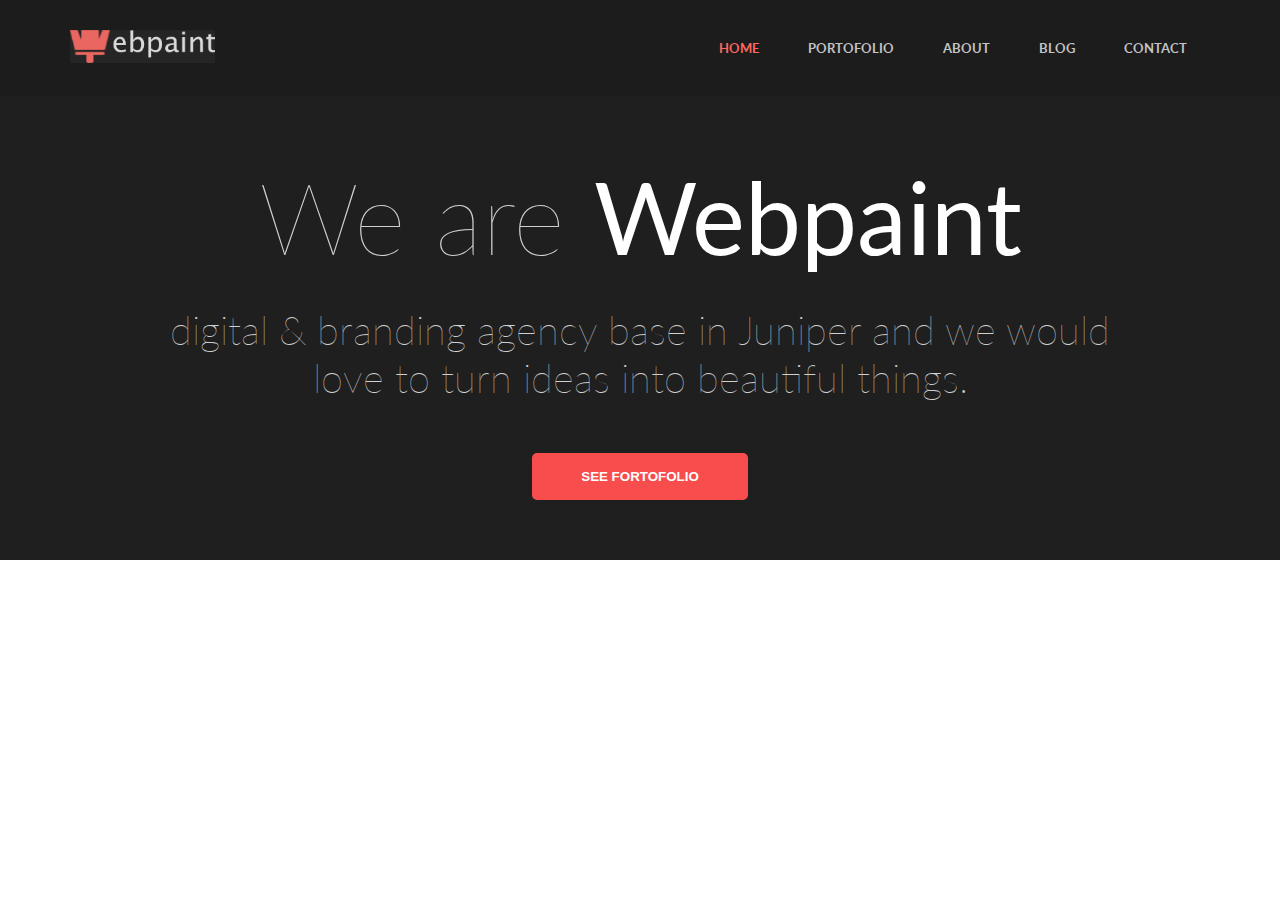
==== index.html @ eb5dac9d "update terbaru" ====
<!DOCTYPE html>
<html lang="en">

<head>
    <meta charset="UTF-8">
    <title>Web Pain</title>
    <link rel="stylesheet" href="style.css">
    <link href="https://fonts.googleapis.com/css?family=Lato:100,300,400,400i,700,700i,900,900i" rel="stylesheet">
</head>

<body>
    <header id="top-nav">
        <div class="container">
            <div class="logo">
                <a href=""><img src="assets/logo.png" alt="logo"></a>
            </div>
            <nav id="main-nav">
                <ul>
                    <li class="active"><a href="">Home</a></li>
                    <li><a href="">Portofolio</a></li>
                    <li><a href="">About</a></li>
                    <li><a href="">Blog</a></li>
                    <li><a href="">Contact</a></li>
                </ul>
            </nav>
        </div>
    </header>
    <section id="hero">
        <div class="container">
            <div class="hero-unit">
                <h1>We are <strong>Webpaint</strong></h1>
                <p>digital & branding agency base in Juniper and we would love to turn ideas into beautiful things.</p>
                <button>see fortofolio</button>
            </div>
        </div>
    </section>
</body>

</html>
---- style.css ----
* {
    margin: 0;
    padding: 0;
}

body {
    font-family: 'Lato', sans-serif;
    font-size: 14px;
    font-weight: 400;
}

.container {
    max-width: 1140px;
    margin: auto;
}

.container::before {
    content: '';
    clear: both;
}

.container::after {
    content: '';
    clear: both;
    display: table;
}

#top-nav {
    background-color: #1c1c1c;
    padding: 30px 0px;
}



.logo {
    float: left;
}

.logo img {
    width: 145px;
}

.logo a {
    float: left;
    text-decoration: none;
}


#main-nav {
    margin-top: 10px;
    float: right;
    font-size: 13px;
}

#main-nav ul li {
    /*    list-style-type: none;*/
    display: inline;
}

#main-nav ul li a {
    text-transform: uppercase;
    color: #c4c4c4;
    text-decoration: none;
    padding: 10px 23px;
    font-weight: 700;
}

#main-nav ul li a:hover {
    color: #f5635d;
}

#main-nav li.active a {
    color: #fe6760;
}

/*section*/

#hero {
    font-weight: 100;
    color: #d0d0d0;
    background-color: #1f1f1f;
}

.hero-unit {
    text-align: center;
    padding: 60px;
    font-size: 50px;
}

.hero-unit strong {
    color: white;
    font-weight: 400;
}

.hero-unit h1 {
    font-weight: 100;
    margin-bottom: 30px;
}

.hero-unit p {
    font-size: 40px;
    padding-bottom: 30px;
}

button {
    padding: 15px 48px;
    border-radius: 5px;
    text-transform: uppercase;
    background-color: #f74d4c;
    border: 1px solid transparent;
    font-weight: 700;
    color: white;
}
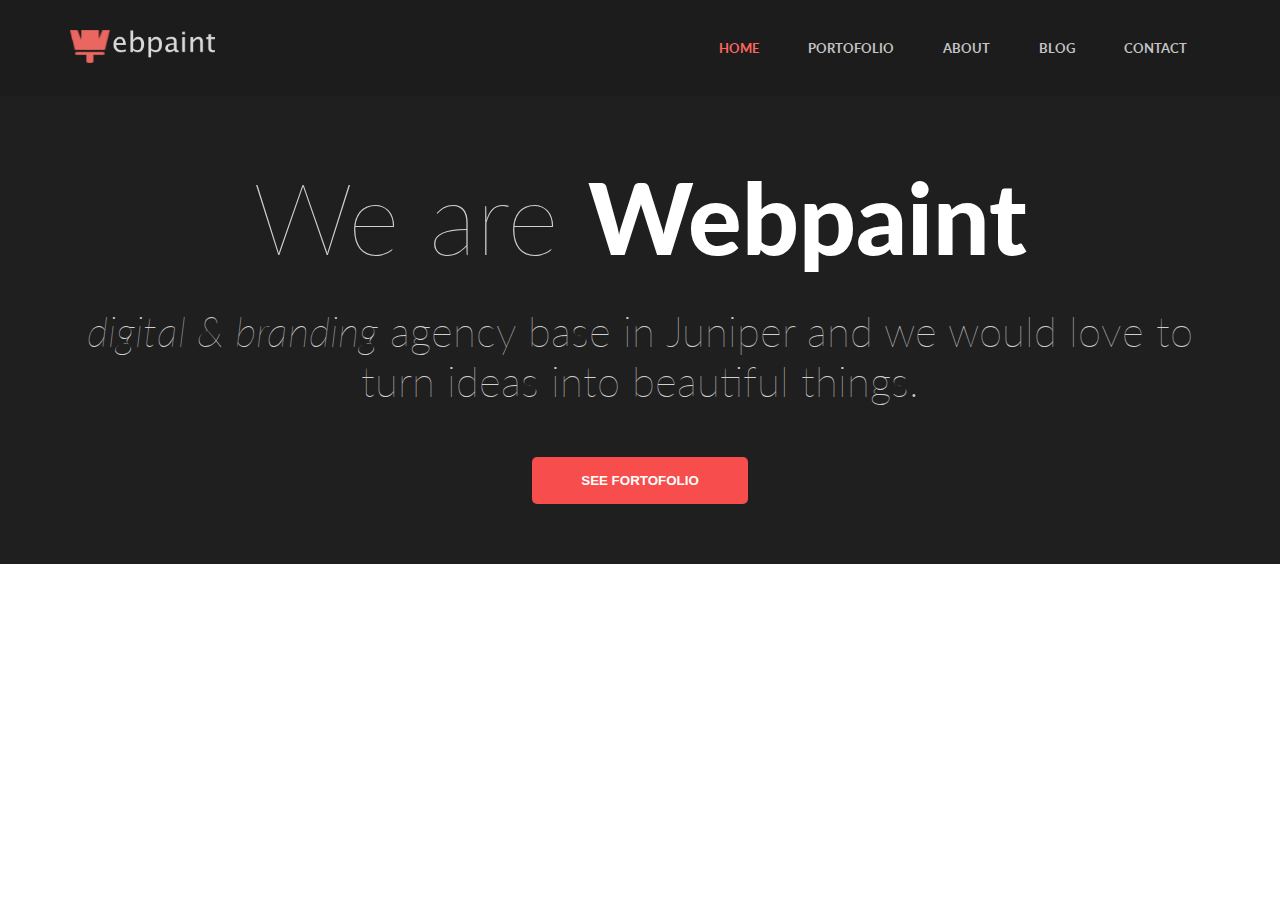
==== commit a1e37482: "update new" ====
--- a/index.html
+++ b/index.html
@@ -29,7 +29,7 @@
         <div class="container">
             <div class="hero-unit">
                 <h1>We are <strong>Webpaint</strong></h1>
-                <p>digital & branding agency base in Juniper and we would love to turn ideas into beautiful things.</p>
+                <p><i>digital & branding</i> agency base in Juniper and we would love to turn ideas into beautiful things.</p>
                 <button>see fortofolio</button>
             </div>
         </div>
--- a/style.css
+++ b/style.css
@@ -29,7 +29,6 @@
     background-color: #1c1c1c;
     padding: 30px 0px;
 }
-
 
 
 .logo {
@@ -76,6 +75,7 @@
 /*section*/
 
 #hero {
+    padding: 60px;
     font-weight: 100;
     color: #d0d0d0;
     background-color: #1f1f1f;
@@ -83,13 +83,13 @@
 
 .hero-unit {
     text-align: center;
-    padding: 60px;
+    /*    padding: 60px;*/
     font-size: 50px;
 }
 
 .hero-unit strong {
     color: white;
-    font-weight: 400;
+    font-weight: 900;
 }
 
 .hero-unit h1 {
@@ -98,7 +98,8 @@
 }
 
 .hero-unit p {
-    font-size: 40px;
+    color: #d0d0d0;
+    font-size: 42px;
     padding-bottom: 30px;
 }
 
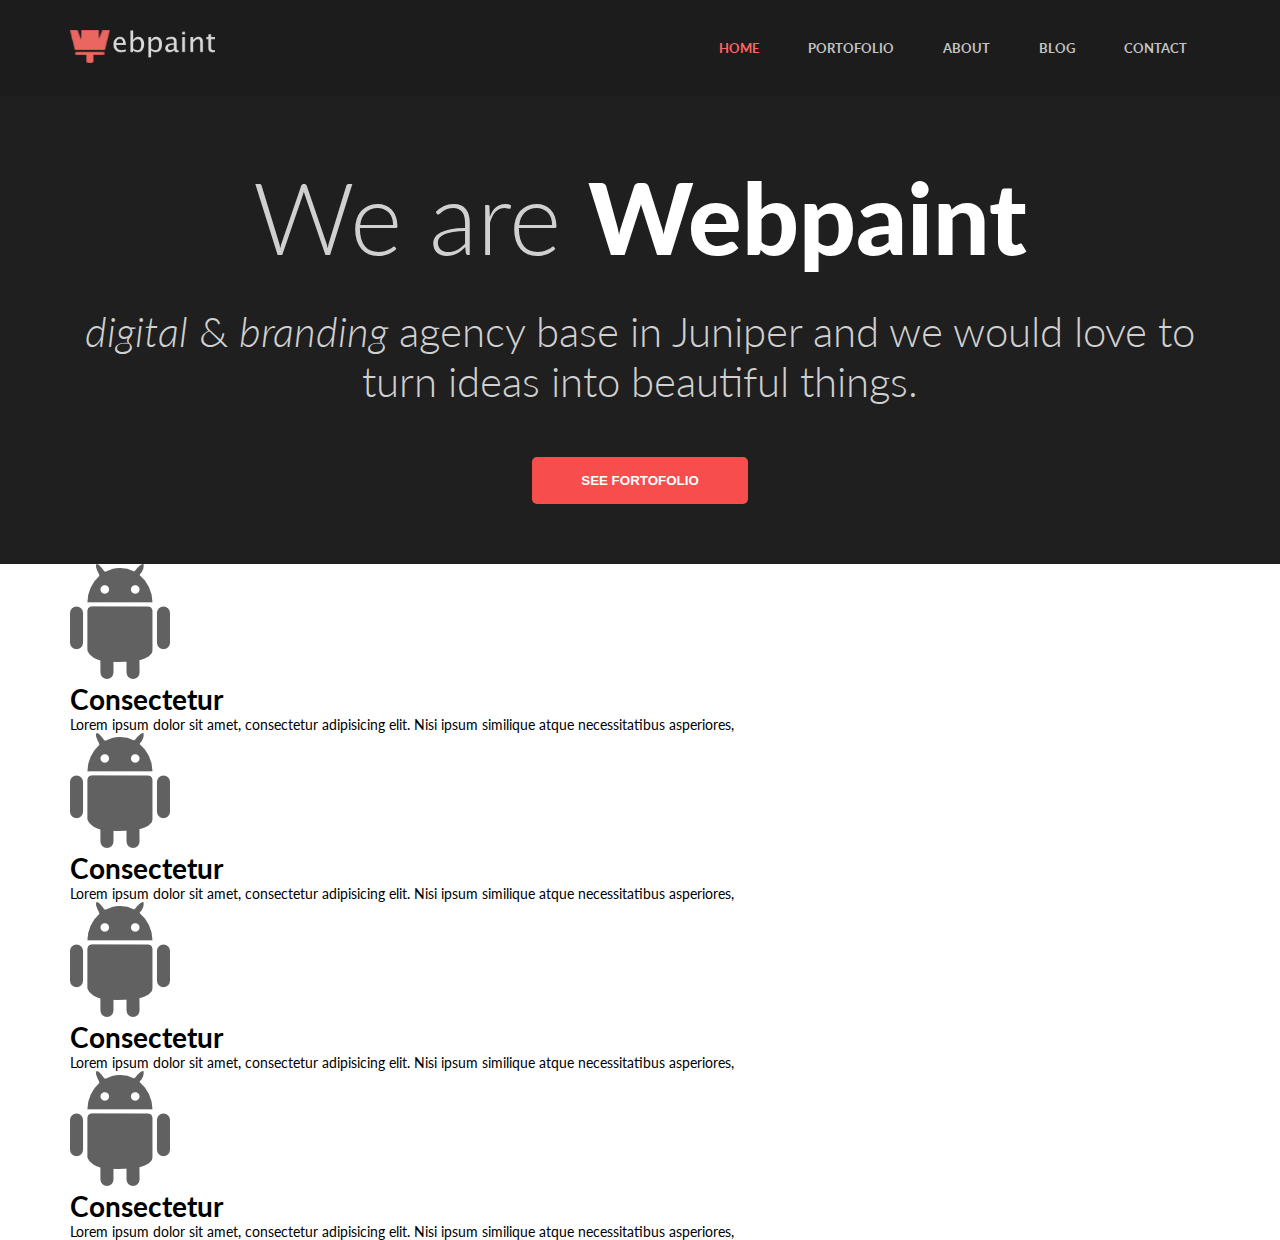
==== commit f5fe2aa5: "html update 13:45" ====
--- a/index.html
+++ b/index.html
@@ -29,8 +29,42 @@
         <div class="container">
             <div class="hero-unit">
                 <h1>We are <strong>Webpaint</strong></h1>
-                <p><i>digital & branding</i> agency base in Juniper and we would love to turn ideas into beautiful things.</p>
+                <p><i>digital</i> & <i>branding </i> agency base in Juniper and we would love to turn ideas into beautiful things.</p>
                 <button>see fortofolio</button>
+            </div>
+        </div>
+    </section>
+    <section id="service">
+        <div class="container">
+            <div class="text-center">
+                <div class="collom">
+                    <div class="collom-bawah">
+                        <img src="assets/icon-1.png">
+                        <h1>Consectetur</h1>
+                        <p>Lorem ipsum dolor sit amet, consectetur adipisicing elit. Nisi ipsum similique atque necessitatibus asperiores,</p>
+                    </div>
+                </div>
+                <div class="collom">
+                    <div class="collom-bawah">
+                        <img src="assets/icon-1.png">
+                        <h1>Consectetur</h1>
+                        <p>Lorem ipsum dolor sit amet, consectetur adipisicing elit. Nisi ipsum similique atque necessitatibus asperiores,</p>
+                    </div>
+                </div>
+                <div class="collom">
+                    <div class="collom-bawah">
+                        <img src="assets/icon-1.png">
+                        <h1>Consectetur</h1>
+                        <p>Lorem ipsum dolor sit amet, consectetur adipisicing elit. Nisi ipsum similique atque necessitatibus asperiores,</p>
+                    </div>
+                </div>
+                <div class="collom">
+                    <div class="collom-bawah">
+                        <img src="assets/icon-1.png">
+                        <h1>Consectetur</h1>
+                        <p>Lorem ipsum dolor sit amet, consectetur adipisicing elit. Nisi ipsum similique atque necessitatibus asperiores,</p>
+                    </div>
+                </div>
             </div>
         </div>
     </section>
--- a/style.css
+++ b/style.css
@@ -76,7 +76,7 @@
 
 #hero {
     padding: 60px;
-    font-weight: 100;
+    font-weight: 300;
     color: #d0d0d0;
     background-color: #1f1f1f;
 }
@@ -93,7 +93,7 @@
 }
 
 .hero-unit h1 {
-    font-weight: 100;
+    font-weight: 300;
     margin-bottom: 30px;
 }
 
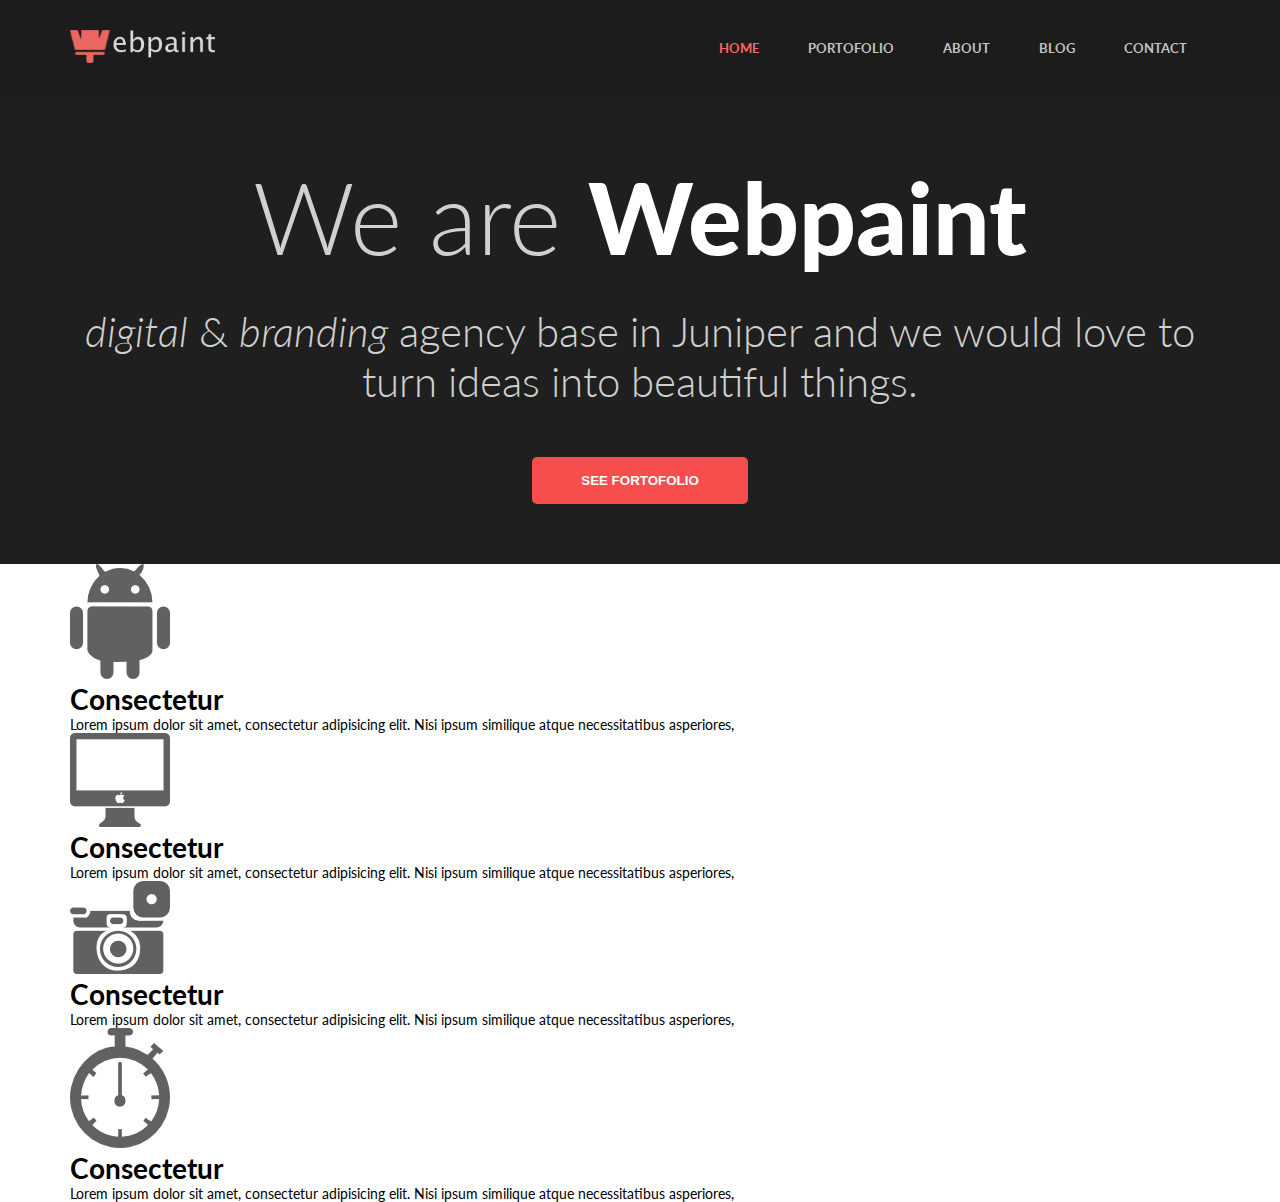
==== commit 575b7d9e: "html update 13:45" ====
--- a/index.html
+++ b/index.html
@@ -46,21 +46,21 @@
                 </div>
                 <div class="collom">
                     <div class="collom-bawah">
-                        <img src="assets/icon-1.png">
+                        <img src="assets/icon-2.png">
                         <h1>Consectetur</h1>
                         <p>Lorem ipsum dolor sit amet, consectetur adipisicing elit. Nisi ipsum similique atque necessitatibus asperiores,</p>
                     </div>
                 </div>
                 <div class="collom">
                     <div class="collom-bawah">
-                        <img src="assets/icon-1.png">
+                        <img src="assets/icon-3.png">
                         <h1>Consectetur</h1>
                         <p>Lorem ipsum dolor sit amet, consectetur adipisicing elit. Nisi ipsum similique atque necessitatibus asperiores,</p>
                     </div>
                 </div>
                 <div class="collom">
                     <div class="collom-bawah">
-                        <img src="assets/icon-1.png">
+                        <img src="assets/icon-4.png">
                         <h1>Consectetur</h1>
                         <p>Lorem ipsum dolor sit amet, consectetur adipisicing elit. Nisi ipsum similique atque necessitatibus asperiores,</p>
                     </div>
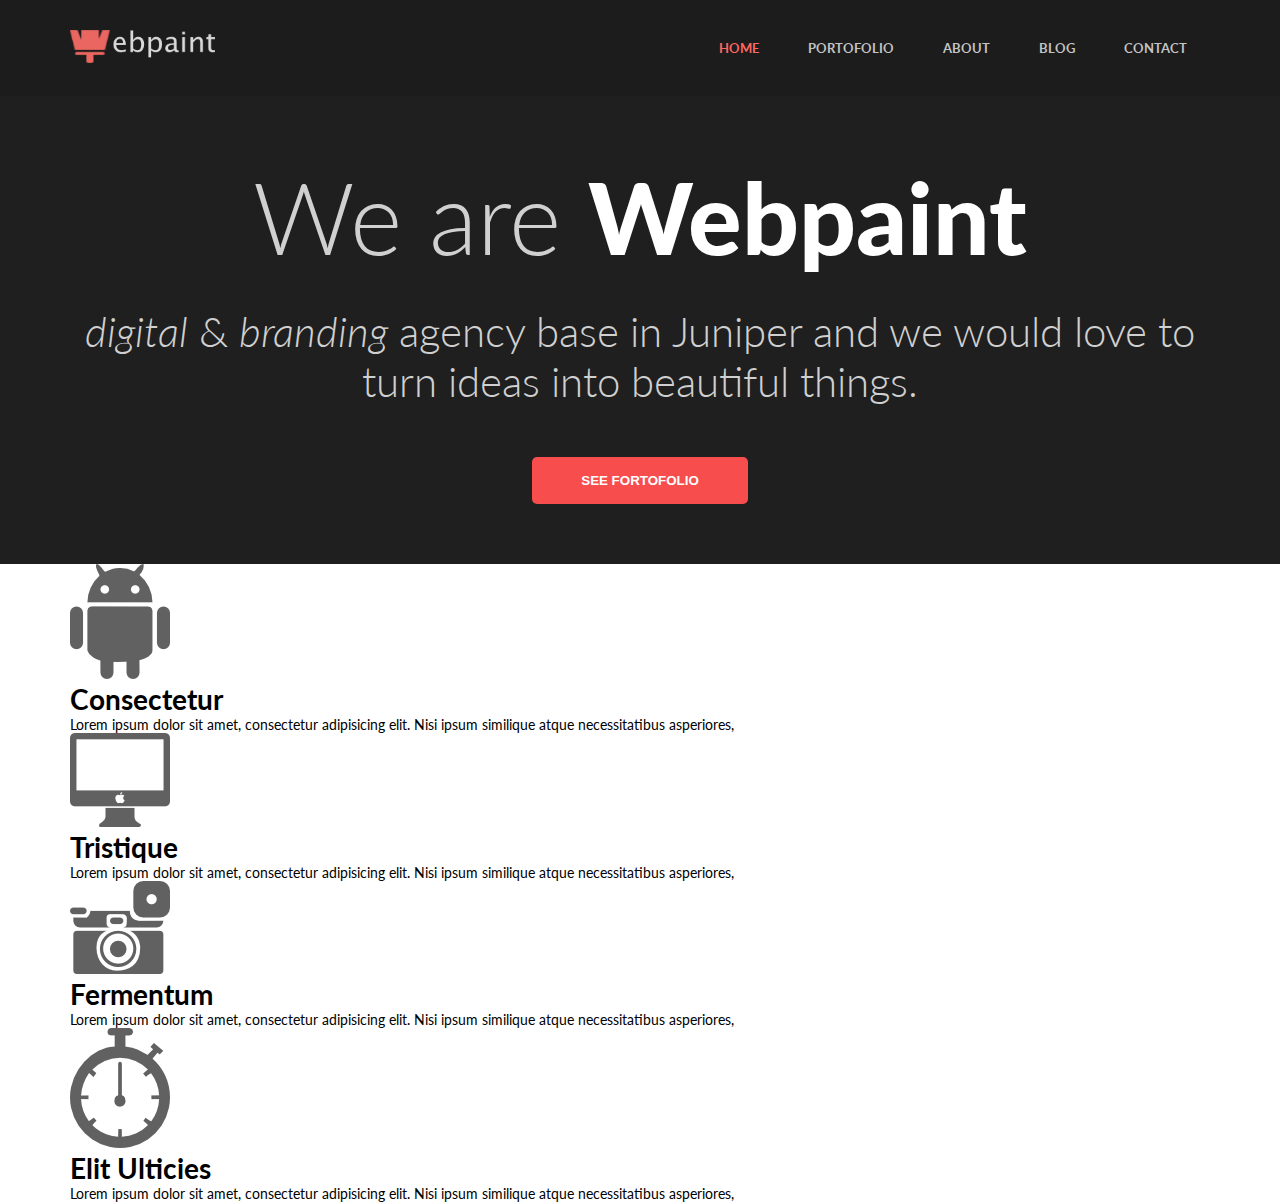
==== commit 551f1f9c: "html update 13:50" ====
--- a/index.html
+++ b/index.html
@@ -47,21 +47,21 @@
                 <div class="collom">
                     <div class="collom-bawah">
                         <img src="assets/icon-2.png">
-                        <h1>Consectetur</h1>
+                        <h1>Tristique</h1>
                         <p>Lorem ipsum dolor sit amet, consectetur adipisicing elit. Nisi ipsum similique atque necessitatibus asperiores,</p>
                     </div>
                 </div>
                 <div class="collom">
                     <div class="collom-bawah">
                         <img src="assets/icon-3.png">
-                        <h1>Consectetur</h1>
+                        <h1>Fermentum</h1>
                         <p>Lorem ipsum dolor sit amet, consectetur adipisicing elit. Nisi ipsum similique atque necessitatibus asperiores,</p>
                     </div>
                 </div>
                 <div class="collom">
                     <div class="collom-bawah">
                         <img src="assets/icon-4.png">
-                        <h1>Consectetur</h1>
+                        <h1>Elit Ulticies</h1>
                         <p>Lorem ipsum dolor sit amet, consectetur adipisicing elit. Nisi ipsum similique atque necessitatibus asperiores,</p>
                     </div>
                 </div>
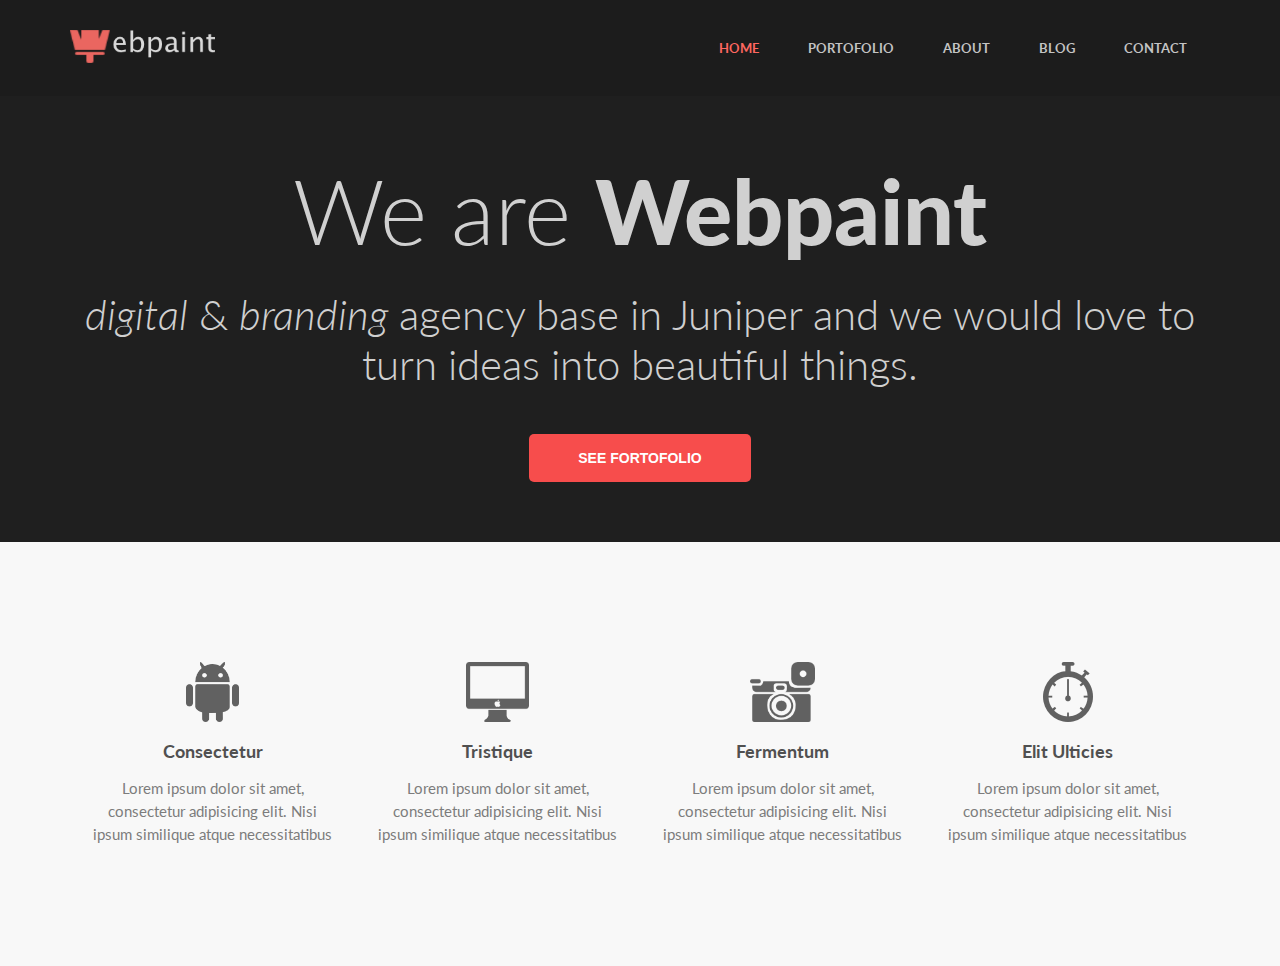
==== commit a4e78c8d: "clear done mas :v" ====
--- a/index.html
+++ b/index.html
@@ -41,28 +41,28 @@
                     <div class="collom-bawah">
                         <img src="assets/icon-1.png">
                         <h1>Consectetur</h1>
-                        <p>Lorem ipsum dolor sit amet, consectetur adipisicing elit. Nisi ipsum similique atque necessitatibus asperiores,</p>
+                        <p>Lorem ipsum dolor sit amet, consectetur adipisicing elit. Nisi ipsum similique atque necessitatibus</p>
                     </div>
                 </div>
                 <div class="collom">
                     <div class="collom-bawah">
                         <img src="assets/icon-2.png">
                         <h1>Tristique</h1>
-                        <p>Lorem ipsum dolor sit amet, consectetur adipisicing elit. Nisi ipsum similique atque necessitatibus asperiores,</p>
+                        <p>Lorem ipsum dolor sit amet, consectetur adipisicing elit. Nisi ipsum similique atque necessitatibus</p>
                     </div>
                 </div>
                 <div class="collom">
                     <div class="collom-bawah">
                         <img src="assets/icon-3.png">
                         <h1>Fermentum</h1>
-                        <p>Lorem ipsum dolor sit amet, consectetur adipisicing elit. Nisi ipsum similique atque necessitatibus asperiores,</p>
+                        <p>Lorem ipsum dolor sit amet, consectetur adipisicing elit. Nisi ipsum similique atque necessitatibus</p>
                     </div>
                 </div>
                 <div class="collom">
                     <div class="collom-bawah">
                         <img src="assets/icon-4.png">
                         <h1>Elit Ulticies</h1>
-                        <p>Lorem ipsum dolor sit amet, consectetur adipisicing elit. Nisi ipsum similique atque necessitatibus asperiores,</p>
+                        <p>Lorem ipsum dolor sit amet, consectetur adipisicing elit. Nisi ipsum similique atque necessitatibus</p>
                     </div>
                 </div>
             </div>
--- a/style.css
+++ b/style.css
@@ -84,17 +84,17 @@
 .hero-unit {
     text-align: center;
     /*    padding: 60px;*/
-    font-size: 50px;
+    font-size: 45px;
 }
 
 .hero-unit strong {
-    color: white;
+    color: #d0d0d0;
     font-weight: 900;
 }
 
 .hero-unit h1 {
     font-weight: 300;
-    margin-bottom: 30px;
+    margin-bottom: 25px;
 }
 
 .hero-unit p {
@@ -111,4 +111,49 @@
     border: 1px solid transparent;
     font-weight: 700;
     color: white;
+    font-size: 14px;
 }
+
+/*sercive*/
+
+#service {
+    background-color: #f8f8f8;
+    padding: 100px 0;
+    /*    height: 400px;*/
+}
+
+.text-center {
+    text-align: center;
+}
+
+.text-center img {
+    padding-bottom: 15px;
+    height: 60px;
+}
+
+.collom {
+    width: 25%;
+    display: inline;
+    margin: auto;
+    /*    margin: 16.1px;*/
+    float: left;
+    background-color: #f8f8f8;
+    /*    border: 1px solid black;*/
+}
+
+.collom-bawah {
+    padding: 20px;
+}
+
+.collom h1 {
+    color: #505050;
+    padding-bottom: 15px;
+    font-size: 18px;
+
+}
+
+.collom p {
+    color: #7c7c7c;
+    line-height: 23px;
+    font-size: 15px;
+}
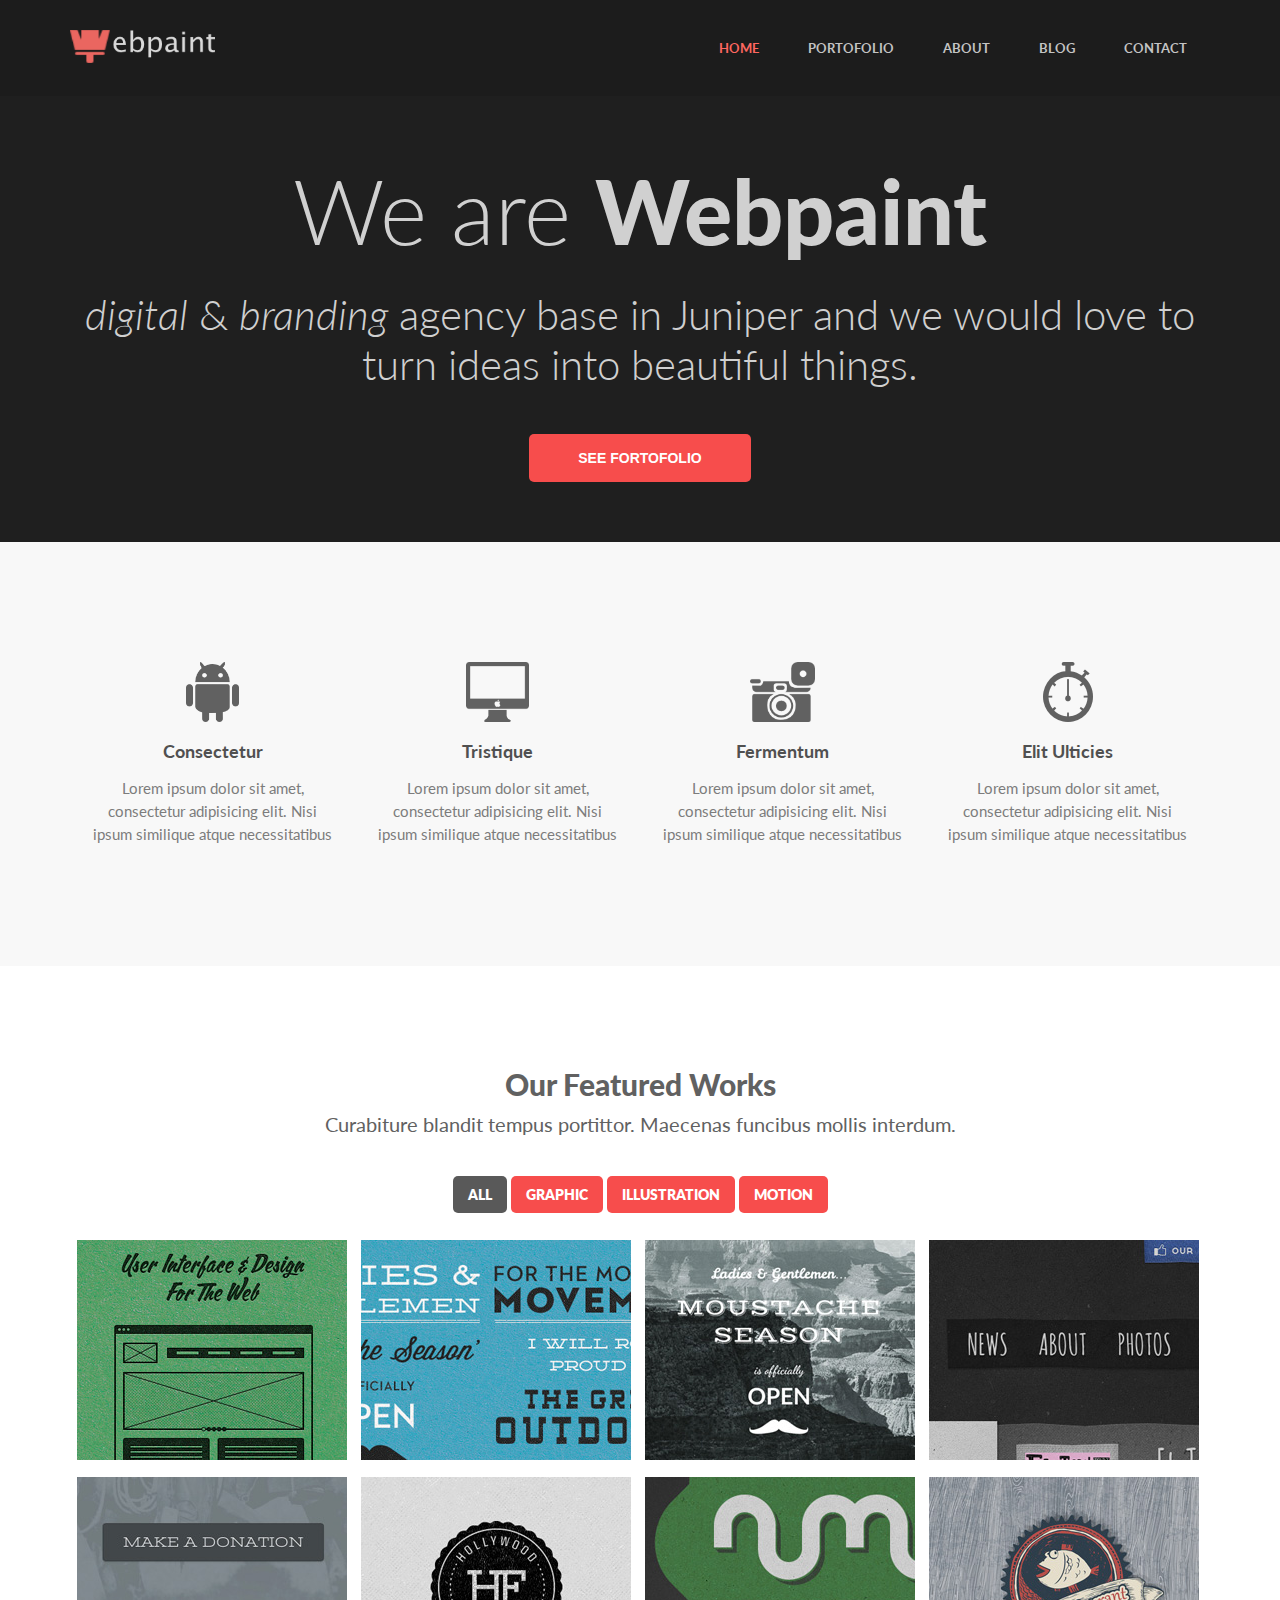
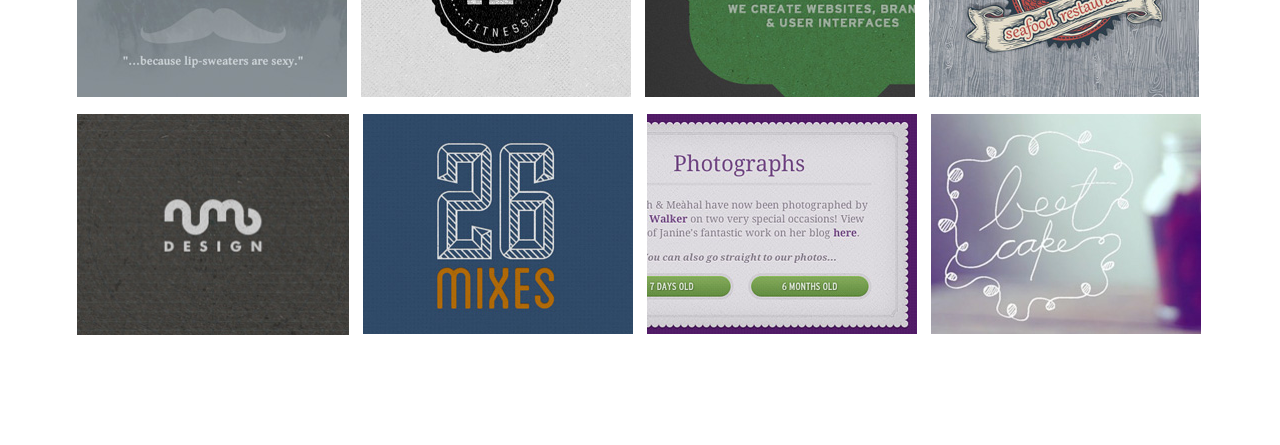
==== commit af665ef9: "cleal done mas :D" ====
--- a/index.html
+++ b/index.html
@@ -68,6 +68,58 @@
             </div>
         </div>
     </section>
+    <section id="featured">
+        <div class="container">
+            <div class="banner">
+                <h1>Our Featured Works</h1>
+                <p>Curabiture blandit tempus portittor. Maecenas funcibus mollis interdum.</p>
+            </div>
+            <div class="nav-button">
+                <ul>
+                    <li class="active-button"><a href="">All</a></li>
+                    <li><a href="">Graphic</a></li>
+                    <li><a href="">Illustration</a></li>
+                    <li><a href="">Motion</a></li>
+                </ul>
+            </div>
+            <div class="collom-feature">
+                <img src="assets/image-1.png" alt="images1">
+            </div>
+            <div class="collom-feature">
+                <img src="assets/image-2.png" alt="images1">
+            </div>
+            <div class="collom-feature">
+                <img src="assets/image-3.png" alt="images1">
+            </div>
+            <div class="collom-feature">
+                <img src="assets/image-4.png" alt="images1">
+            </div>
+            <div class="collom-feature">
+                <img src="assets/image-5.png" alt="images1">
+            </div>
+            <div class="collom-feature">
+                <img src="assets/image-6.png" alt="images1">
+            </div>
+            <div class="collom-feature">
+                <img src="assets/image-7.png" alt="images1">
+            </div>
+            <div class="collom-feature">
+                <img src="assets/image-8.png" alt="images1">
+            </div>
+            <div class="collom-feature">
+                <img src="assets/image-9.png" alt="images1">
+            </div>
+            <div class="collom-feature">
+                <img src="assets/image-10.png" alt="images1">
+            </div>
+            <div class="collom-feature">
+                <img src="assets/image-11.png" alt="images1">
+            </div>
+            <div class="collom-feature">
+                <img src="assets/image-12.png" alt="images1">
+            </div>
+        </div>
+    </section>
 </body>
 
 </html>
--- a/style.css
+++ b/style.css
@@ -118,8 +118,8 @@
 
 #service {
     background-color: #f8f8f8;
+    /*    height: 400px;*/
     padding: 100px 0;
-    /*    height: 400px;*/
 }
 
 .text-center {
@@ -135,10 +135,8 @@
     width: 25%;
     display: inline;
     margin: auto;
-    /*    margin: 16.1px;*/
     float: left;
     background-color: #f8f8f8;
-    /*    border: 1px solid black;*/
 }
 
 .collom-bawah {
@@ -157,3 +155,59 @@
     line-height: 23px;
     font-size: 15px;
 }
+
+/*features*/
+
+#featured {
+    background-color: #ffffff;
+    padding: 100px 0;
+    /*    height: 300px;*/
+}
+
+.banner {
+    text-align: center;
+    color: #616161;
+}
+
+.banner h1 {
+    font-weight: 900;
+    padding-bottom: 10px;
+    font-size: 30px;
+}
+
+.banner p {
+    padding-bottom: 50px;
+    font-size: 20px;
+    font-weight: 400;
+}
+
+.nav-button {
+    text-align: center;
+    padding-bottom: 30px;
+}
+
+.nav-button ul li {
+    display: inline;
+}
+
+.nav-button ul li a {
+    text-decoration: none;
+    list-style-type: none;
+    color: white;
+    font-weight: 800;
+    padding: 10px 15px;
+    background-color: #f74d4c;
+    border-radius: 5px;
+    text-transform: uppercase;
+}
+
+/*collom-feature*/
+
+.collom-feature {
+    float: left;
+    padding: 7px 7px;
+}
+
+.nav-button li.active-button a {
+    background-color: #595959;
+}
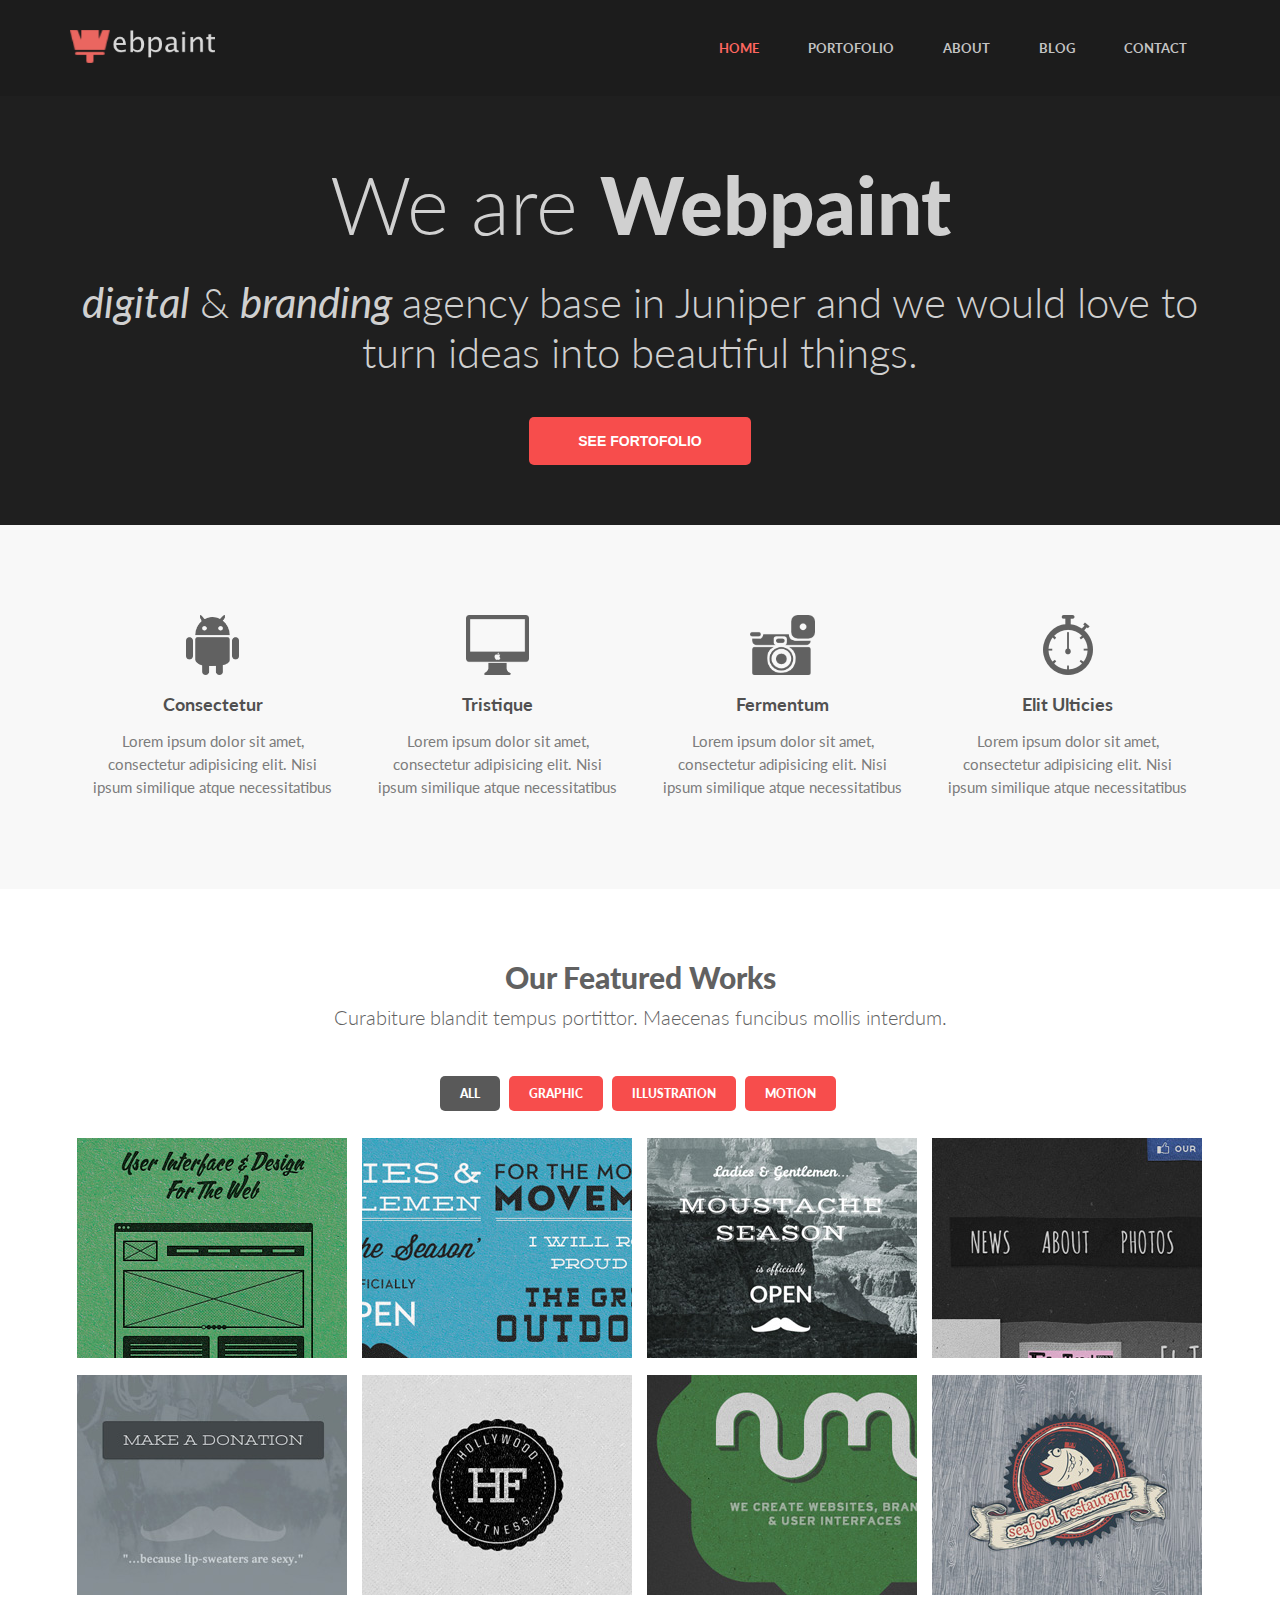
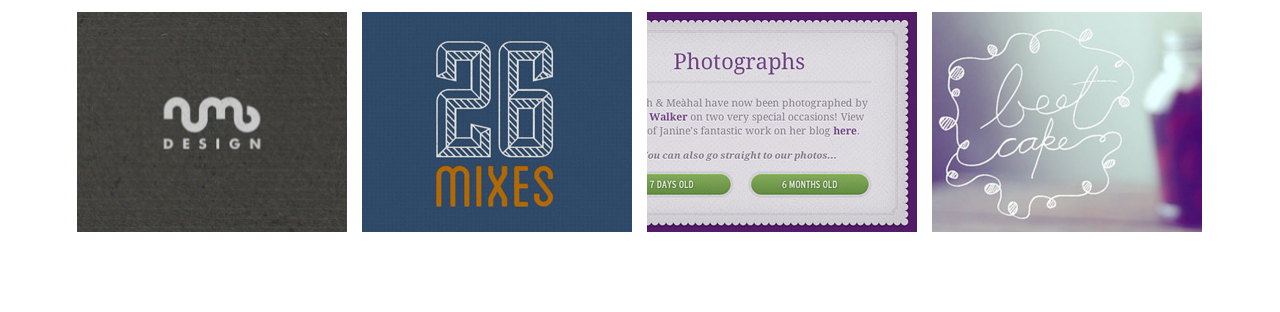
==== commit 8d36e16c: "done" ====
--- a/index.html
+++ b/index.html
@@ -107,7 +107,9 @@
                 <img src="assets/image-8.png" alt="images1">
             </div>
             <div class="collom-feature">
-                <img src="assets/image-9.png" alt="images1">
+                <div class="clear">
+                    <img src="assets/image-9.png" alt="images1">
+                </div>
             </div>
             <div class="collom-feature">
                 <img src="assets/image-10.png" alt="images1">
--- a/style.css
+++ b/style.css
@@ -1,6 +1,9 @@
 * {
     margin: 0;
     padding: 0;
+
+    -webkit-font-smoothing: antialiased;
+    -moz-osx-font-smoothing: grayscale;
 }
 
 body {
@@ -83,8 +86,8 @@
 
 .hero-unit {
     text-align: center;
-    /*    padding: 60px;*/
-    font-size: 45px;
+    font-size: 40px;
+    font-weight: 400i;
 }
 
 .hero-unit strong {
@@ -101,6 +104,11 @@
     color: #d0d0d0;
     font-size: 42px;
     padding-bottom: 30px;
+}
+
+.hero-unit i {
+    color: #d0d0d0;
+    font-weight: 400;
 }
 
 button {
@@ -119,7 +127,7 @@
 #service {
     background-color: #f8f8f8;
     /*    height: 400px;*/
-    padding: 100px 0;
+    padding: 70px 0;
 }
 
 .text-center {
@@ -160,7 +168,7 @@
 
 #featured {
     background-color: #ffffff;
-    padding: 100px 0;
+    padding: 70px 0;
     /*    height: 300px;*/
 }
 
@@ -176,9 +184,9 @@
 }
 
 .banner p {
-    padding-bottom: 50px;
+    padding-bottom: 55px;
     font-size: 20px;
-    font-weight: 400;
+    font-weight: 300;
 }
 
 .nav-button {
@@ -194,8 +202,10 @@
     text-decoration: none;
     list-style-type: none;
     color: white;
-    font-weight: 800;
-    padding: 10px 15px;
+    font-size: 12px;
+    font-weight: 900;
+    padding: 10px 20px;
+    margin-right: 5px;
     background-color: #f74d4c;
     border-radius: 5px;
     text-transform: uppercase;
@@ -205,9 +215,13 @@
 
 .collom-feature {
     float: left;
-    padding: 7px 7px;
+    padding: 7px 7.4px;
 }
 
 .nav-button li.active-button a {
     background-color: #595959;
 }
+
+.collom-feature .clear img {
+    width: 270px;
+}
